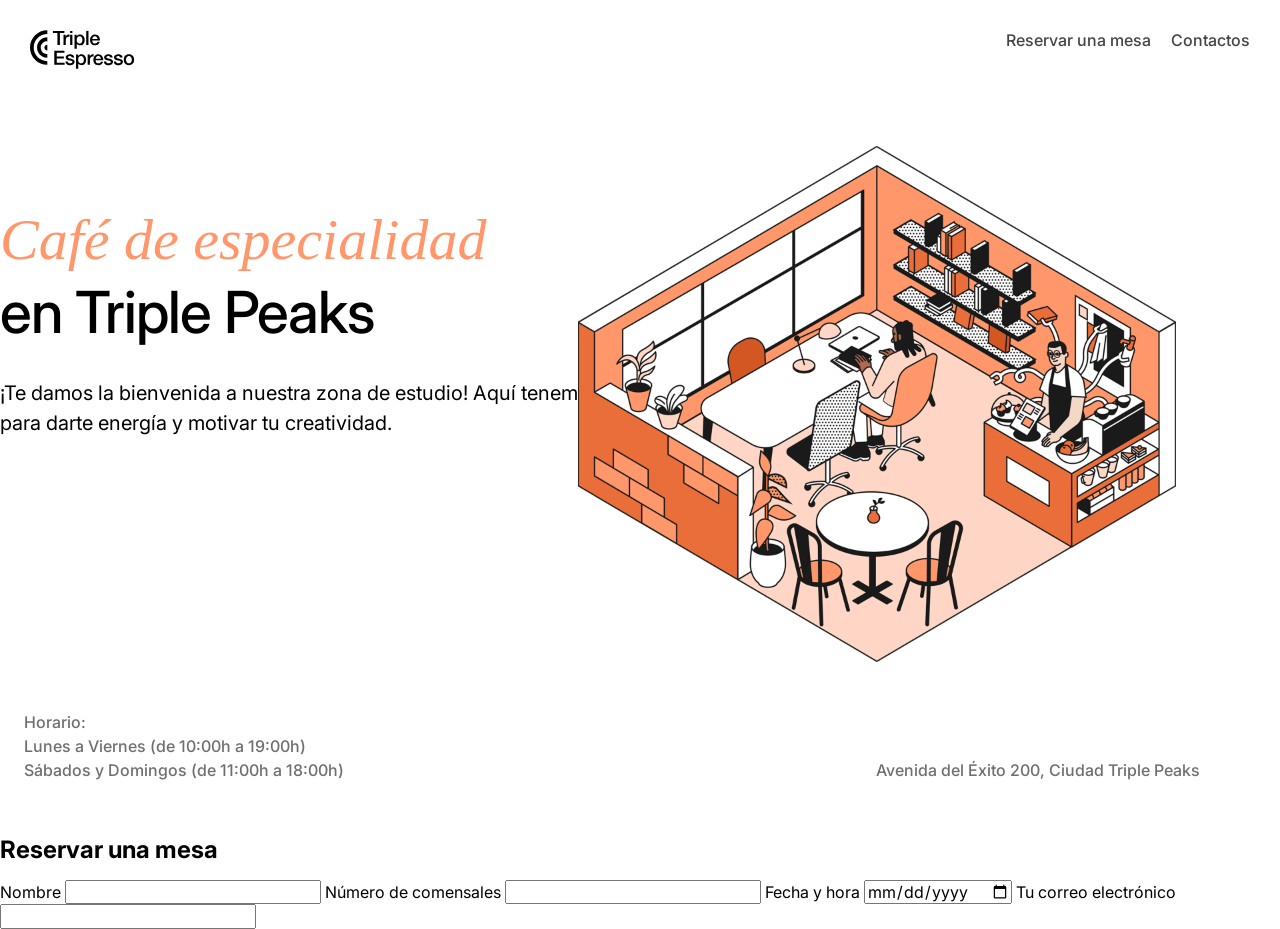
==== index.html @ 5ee9cc4f "add images files" ====
<!doctype html>
<html lang="es">
  <head>
    <meta charset="UTF-8" />
    <meta name="viewport" content="width=device-width, initial-scale=1.0" />
    <title>Code & Coffee</title>
    <link rel="preconnect" href="https://fonts.googleapis.com" />
    <link rel="preconnect" href="https://fonts.gstatic.com" crossorigin />
    <link
      href="https://fonts.googleapis.com/css2?family=Inter:ital,opsz,wght@0,14..32,100..900;1,14..32,100..900&family=Noto+Serif:ital,wght@0,100..900;1,100..900&display=swap"
      rel="stylesheet"
    />
    <link rel="stylesheet" href="../styles/normalize.css" />
    <link rel="stylesheet" href="../styles/index.css" />
    <link rel="icon" href="favicon.ico" type="image/x-icon" />
  </head>
  <body>
    <header class="header">
      <img
        class="logo"
        src="../images/logo_coffeeshop_dark.svg"
        alt="Code & Coffee"
      />
      <nav class="nav">
        <ul class="nav-links">
          <li>
            <a href="#Reservar una mesa" class="nav-link">Reservar una mesa</a>
          </li>
          <li><a href="#Contactos" class="nav-link">Contactos</a></li>
        </ul>
      </nav>
      <h1 class="header-title">
        <span class="span-accent">Café de especialidad</span><br />
        <span class="title-main">en Triple Peaks</span>
      </h1>
      <p class="header-description">
        ¡Te damos la bienvenida a nuestra zona de estudio! Aquí tenemos café
        <br />
        para darte energía y motivar tu creatividad.
      </p>

      <img
        class="header-image"
        src="../images/inside_coffee_shop.png"
        alt="interior de cafeteria Triple peak"
      />
      <div class="header-info">
        <div class="header-hours">
          <p class="info-text">Horario:</p>
          <p class="info-text">Lunes a Viernes (de 10:00h a 19:00h)</p>
          <p class="info-text">Sábados y Domingos (de 11:00h a 18:00h)</p>
        </div>

        <p class="info-text header-address">
          Avenida del Éxito 200, Ciudad Triple Peaks
        </p>
      </div>
    </header>
    <main class="content"></main>
    <div class="content__reserva">
      <h2>Reservar una mesa</h2>
      <form>
        <label for="first-name">Nombre</label>
        <input type="text" id="first-name" />

        <label for="numero-participantes">Número de comensales</label>
        <input type="number" id="numero-participantes" />

        <label for="fecha y hora">Fecha y hora</label>
        <input type="date" id="fecha y hora" />

        <label for="email">Tu correo electrónico</label>
        <input type="email" id="email" />
      </form>
    </div>
    <footer class="footer"></footer>
  </body>
</html>
---- styles/index.css ----
body {
  min-width: 1100px;
  max-width: 1600px;
  margin: 0 auto;
  font-family: "Inter", "Arial", sans-serif;
  font-size: 16px;
  line-height: 20px;
}
.header {
  background-color: #ffffff;
  background-image: url "../images/background_header.svg";
  background-repeat: no-repeat;
  background-position: center;
  background-size: cover;
  position: relative;
  min-height: 820px;
}

.logo {
  position: absolute;
  display: flex;
  flex-direction: row;
  justify-content: flex-start;
  left: 30px;
  top: 30px;
  width: 105px;
  height: 39px;
}

.nav {
  position: absolute;
  top: 30px;
  right: 30px;
  display: flex;
  gap: 20px;
  margin: 0px;
  padding: 0px;
}

.nav-links {
  display: flex;
  list-style: none;
  justify-content: space-between;
  gap: 20px;
  margin: 0px;
  padding: 0px;
  font-family: "Inter", Arial, sans-serif;
  font-style: normal;
  font-weight: 500;
  font-size: 16px;
  line-height: 20px;
  text-decoration: none;
  color: #444444;
}

.nav-link {
  text-decoration: none;
  color: #444444;
}

.nav-link:hover {
  color: #ff976b;
}

.header-title {
  max-width: 709px;
  position: absolute;
  top: 183px;
  left: 80px;
  margin-left: -80px;
  max-height: 800px;
}

.span-accent {
  color: #ff976b;
  font-family: "Times New Roman", serif;
  font-style: italic;
  font-weight: normal;
  font-size: 58px;
  line-height: 72px;
  margin-top: 183px;
}

.title-main {
  color: #000000;
  font-family: "Inter" sans-serif;
  font-style: normal;
  font-weight: 500;
  font-size: 58px;
  line-height: 72px;
  letter-spacing: -1px;
}

.header-description {
  font-family: "Inter", "Arial", sans-serif;
  font-style: normal;
  font-weight: normal;
  font-size: 20px;
  line-height: 30px;
  max-width: 683px;
  margin-top: 28px;
  position: absolute;
  top: 350px;
  left: 80px;
  margin-left: -80px;
  max-height: -500px;
}

.header-image {
  position: absolute;
  right: 80px;
  width: 646px;
  height: 568px;
  top: 120px;
  display: flex;
}

.header-info {
  position: absolute;
  bottom: 40px;
  left: 80px;
  right: 80px;
  display: flex;
  justify-content: space-between;
  align-items: flex-end;
  font-family: "Inter";
  font-style: normal;
  font-weight: 500;
  font-size: 16px;
  line-height: 20px;
  color: #6f6f6f;
}

.header-hours {
  display: flex;
  flex-direction: column;
  max-width: 500px;
  gap: 4px;
  margin-left: -5%;
}

.info-text {
  font-family: "Inter", "Arial", sans-serif;
  font-style: normal;
  font-weight: 500;
  font-size: 16px;
  line-height: 20px;
  color: #6f6f6f;
  margin: 0px;
}

.header-address {
  text-align: right;
  bottom: 40px;
}
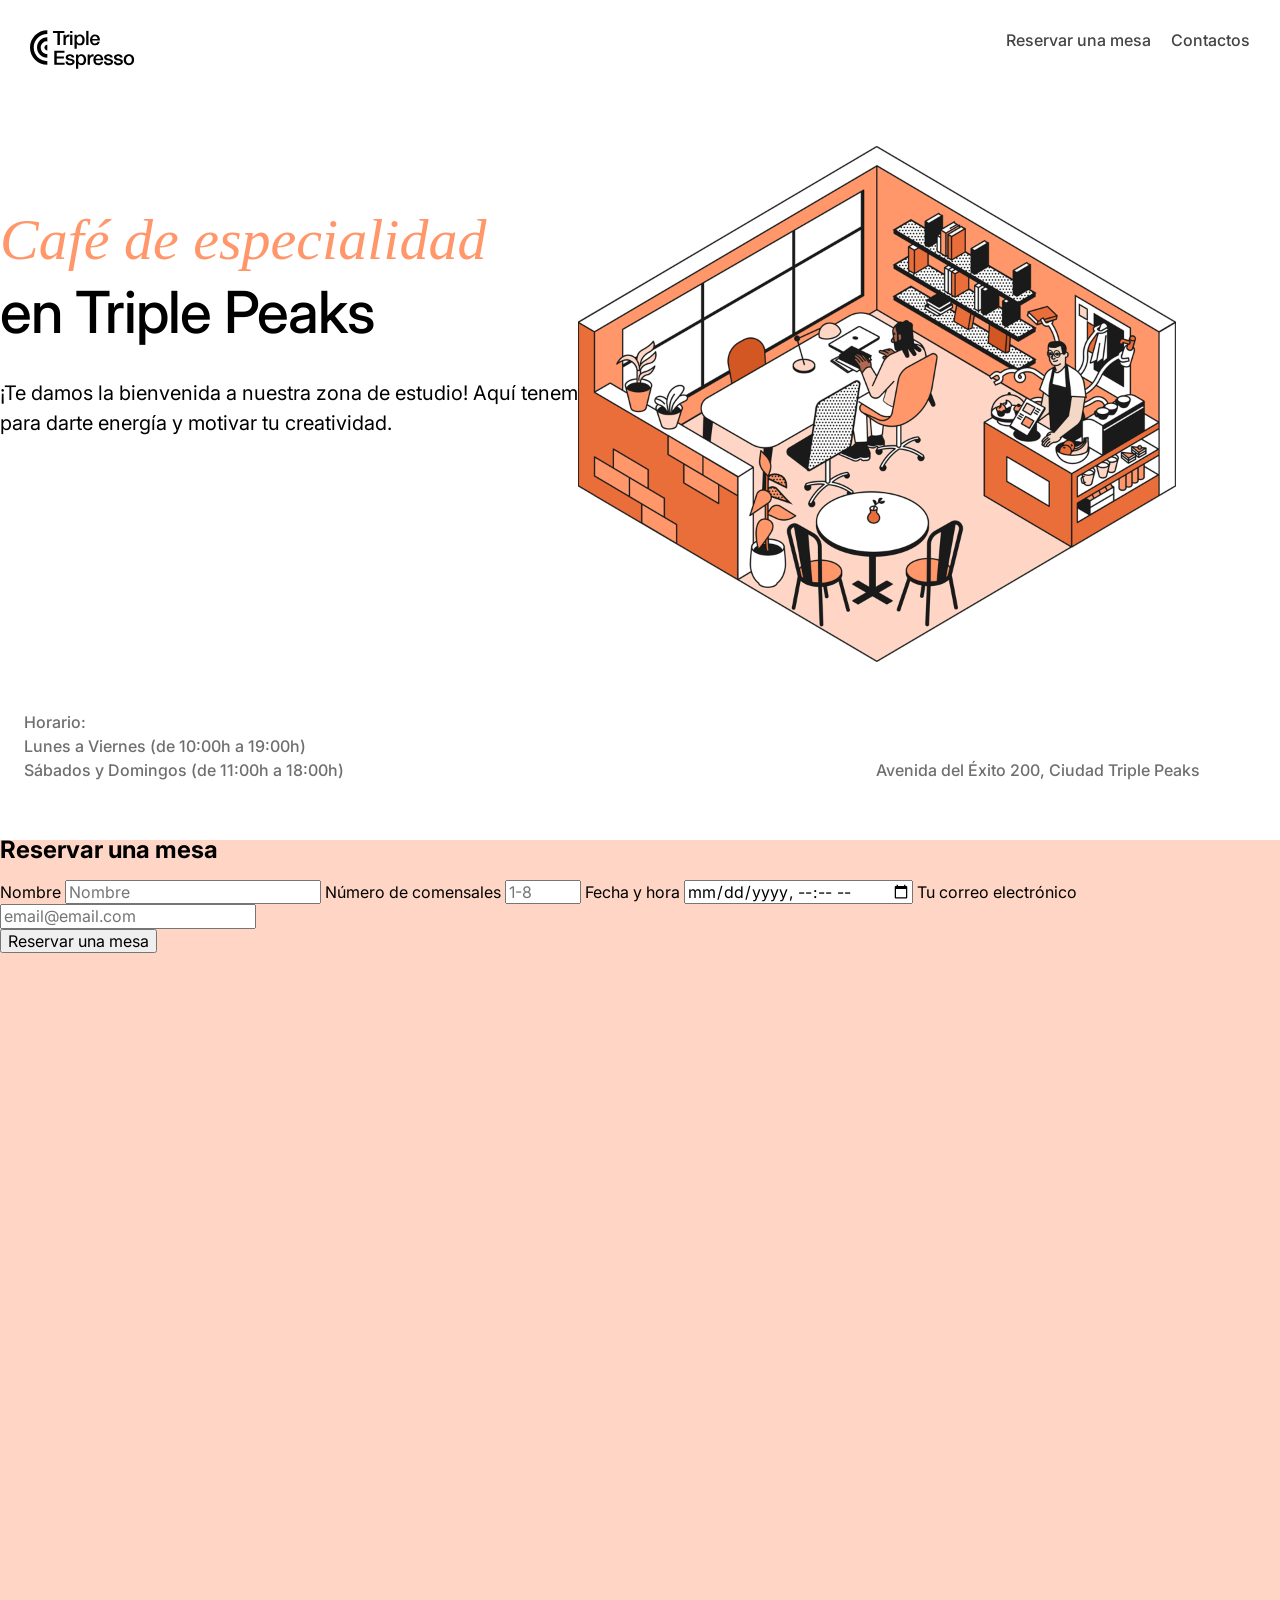
==== commit c3ddb596: "added reserve button" ====
--- a/index.html
+++ b/index.html
@@ -59,19 +59,26 @@
     <main class="content"></main>
     <div class="content__reserva">
       <h2>Reservar una mesa</h2>
-      <form>
+      <form class="form__campos">
         <label for="first-name">Nombre</label>
-        <input type="text" id="first-name" />
+        <input type="text" id="first-name" placeholder="Nombre" />
 
         <label for="numero-participantes">Número de comensales</label>
-        <input type="number" id="numero-participantes" />
+        <input
+          type="number"
+          id="numero-participantes"
+          placeholder="1-8"
+          min="1"
+          max="8"
+        />
 
         <label for="fecha y hora">Fecha y hora</label>
-        <input type="date" id="fecha y hora" />
+        <input type="datetime-local" id="fecha y hora" />
 
         <label for="email">Tu correo electrónico</label>
-        <input type="email" id="email" />
+        <input type="email" id="email" placeholder="email@email.com" />
       </form>
+      <button class="button__reservar" type="submit">Reservar una mesa</button>
     </div>
     <footer class="footer"></footer>
   </body>
--- a/styles/index.css
+++ b/styles/index.css
@@ -153,3 +153,12 @@
   text-align: right;
   bottom: 40px;
 }
+
+.content__reserva {
+  background-color: #ffd6c5;
+  background-image: url "../images/background-reservation.svg";
+  background-repeat: no-repeat;
+  background-position: center;
+  background-size: cover;
+  min-height: 820px;
+}
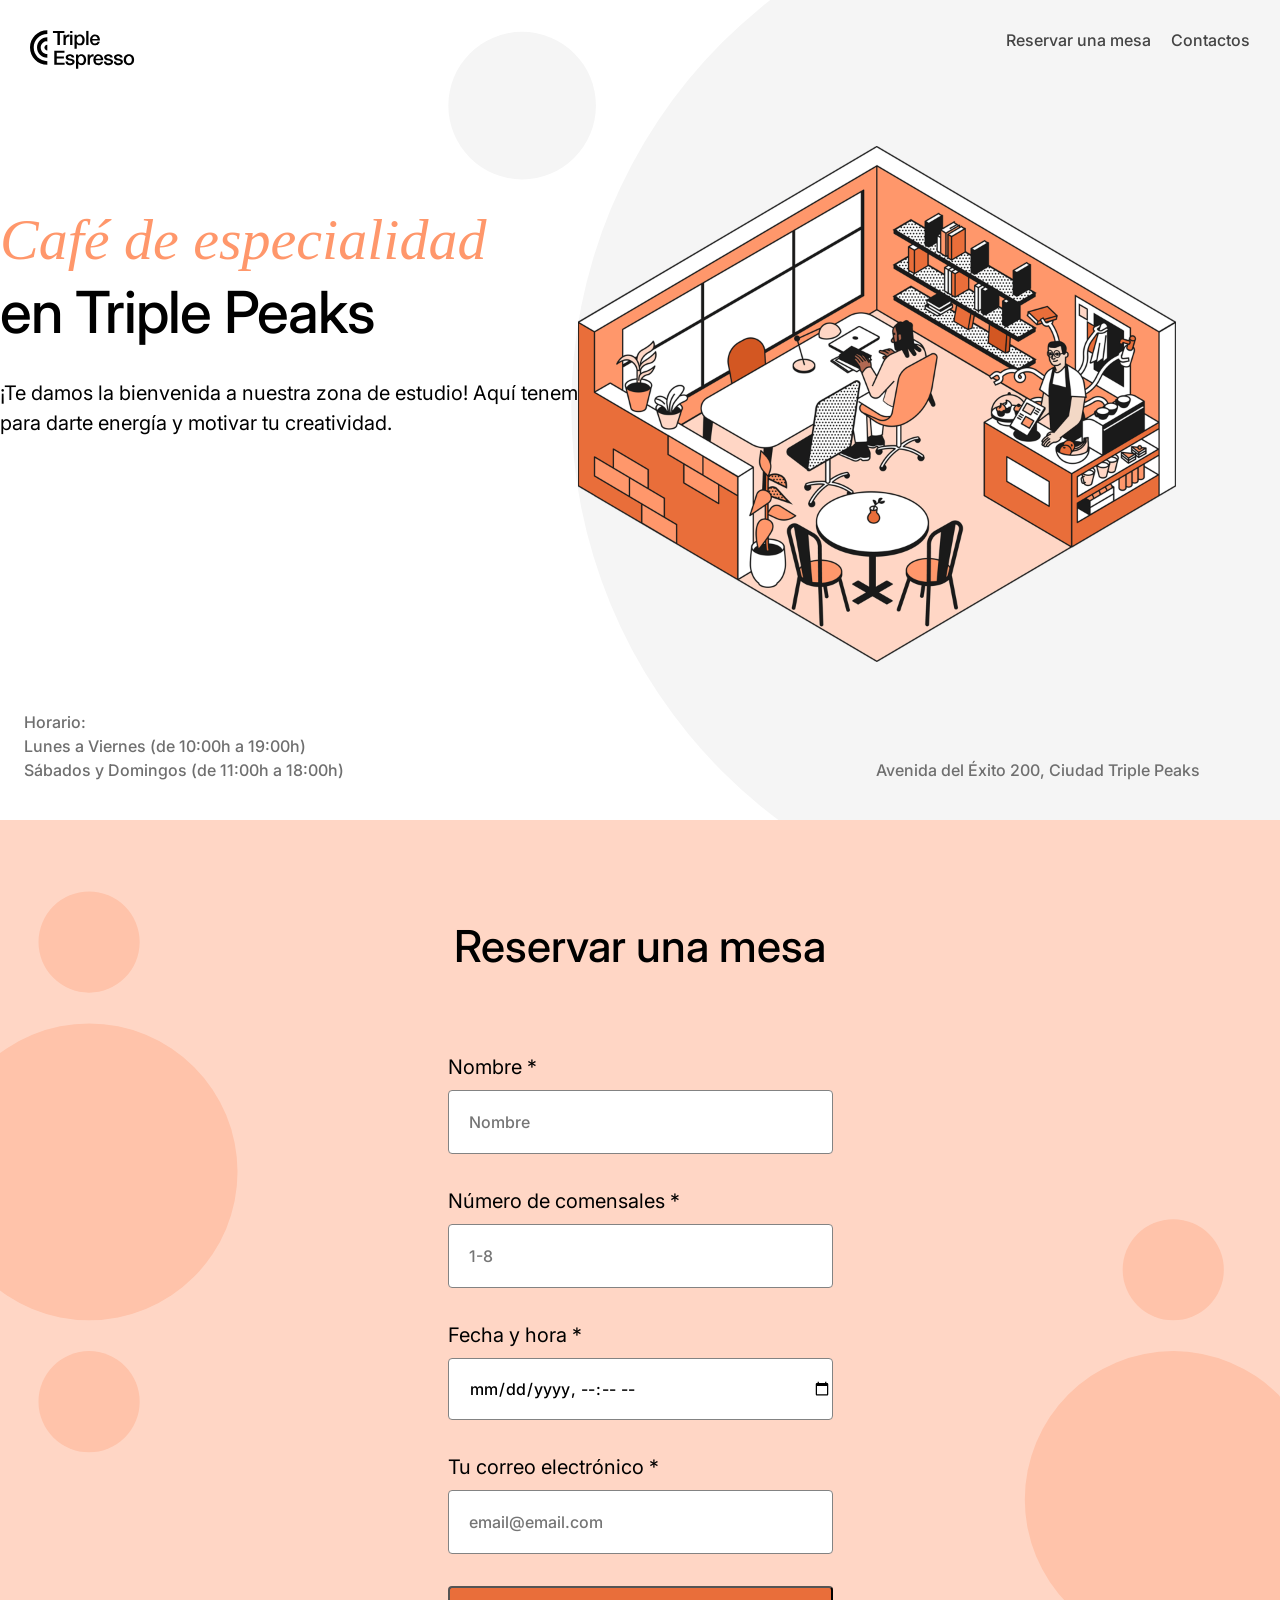
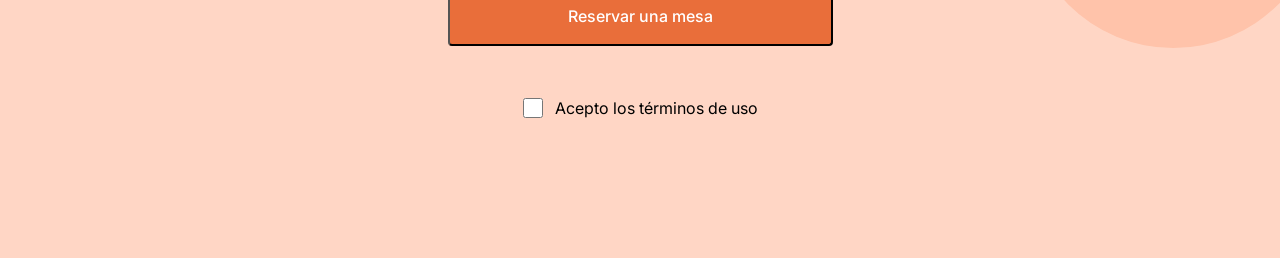
==== commit 1fc1d0e5: "css completed" ====
--- a/index.html
+++ b/index.html
@@ -57,28 +57,44 @@
       </div>
     </header>
     <main class="content"></main>
-    <div class="content__reserva">
+    <div class="content__reservation">
       <h2>Reservar una mesa</h2>
       <form class="form__campos">
-        <label for="first-name">Nombre</label>
-        <input type="text" id="first-name" placeholder="Nombre" />
+        <div class="form__group">
+          <label class="etiquetas" for="first-name">Nombre *</label>
+          <input type="text" id="first-name" placeholder="Nombre" />
+        </div>
 
-        <label for="numero-participantes">Número de comensales</label>
-        <input
-          type="number"
-          id="numero-participantes"
-          placeholder="1-8"
-          min="1"
-          max="8"
-        />
+        <div class="form__group">
+          <label class="etiquetas" for="numero-participantes">
+            Número de comensales *
+          </label>
+          <input
+            type="number"
+            id="numero-participantes"
+            placeholder="1-8"
+            min="1"
+            max="8"
+          />
+        </div>
 
-        <label for="fecha y hora">Fecha y hora</label>
-        <input type="datetime-local" id="fecha y hora" />
+        <div class="form__group">
+          <label class="etiquetas" for="fecha-hora">Fecha y hora *</label>
+          <input type="datetime-local" id="fecha-hora" />
+        </div>
 
-        <label for="email">Tu correo electrónico</label>
-        <input type="email" id="email" placeholder="email@email.com" />
+        <div class="form__group">
+          <label class="etiquetas" for="email">Tu correo electrónico *</label>
+          <input type="email" id="email" placeholder="email@email.com" />
+        </div>
+
+        <button type="submit">Reservar una mesa</button>
+
+        <label class="form__label form__label_type_checkbox">
+          <input type="checkbox" class="form__checkbox" />
+          Acepto los términos de uso
+        </label>
       </form>
-      <button class="button__reservar" type="submit">Reservar una mesa</button>
     </div>
     <footer class="footer"></footer>
   </body>
--- a/styles/index.css
+++ b/styles/index.css
@@ -8,7 +8,7 @@
 }
 .header {
   background-color: #ffffff;
-  background-image: url "../images/background_header.svg";
+  background-image: url("../images/background_header.svg");
   background-repeat: no-repeat;
   background-position: center;
   background-size: cover;
@@ -154,11 +154,89 @@
   bottom: 40px;
 }
 
-.content__reserva {
+h2 {
+  font-family: "Inter", "Arial", sans-serif;
+  font-style: normal;
+  font-weight: 500;
+  font-size: 44px;
+  line-height: 52px;
+  margin: 0 0 32px 0;
+  margin-bottom: 80px;
+  text-align: center;
+}
+
+.content__reservation {
   background-color: #ffd6c5;
-  background-image: url "../images/background-reservation.svg";
+  background-image: url("../images/background_reservation.svg");
   background-repeat: no-repeat;
   background-position: center;
   background-size: cover;
-  min-height: 820px;
-}
+  padding: 100px 0;
+  padding-top: 100px;
+  padding-bottom: 120px;
+  display: flex;
+  flex-direction: column;
+  align-items: center;
+}
+
+.form__campos {
+  display: flex;
+  flex-direction: column;
+  gap: 32px;
+  width: 100%;
+  max-width: 385px;
+}
+
+.form__group {
+  display: flex;
+  flex-direction: column;
+  gap: 8px;
+}
+
+.etiquetas {
+  font-family: "Inter";
+  font-style: normal;
+  font-weight: normal;
+  font-size: 20px;
+  line-height: 30px;
+}
+
+.form__campos input {
+  font-family: "inter";
+  font-style: normal;
+  font-weight: 500;
+  line-height: 20px;
+  height: 60px;
+  border-radius: 4px;
+  border: 1px solid #838383;
+  padding-left: 20px;
+  font-size: 16px;
+}
+
+button {
+  font-family: "Inter";
+  font-style: normal;
+  font-weight: 500;
+  font-size: 16px;
+  line-height: 20px;
+  border-radius: 4px;
+  background-color: #e96e3a;
+  color: #ffffff;
+  height: 60px;
+  width: 100%;
+  cursor: pointer;
+}
+
+.form__label_type_checkbox {
+  display: flex;
+  justify-content: center;
+  align-items: center;
+  gap: 12px;
+}
+
+.form__checkbox {
+  width: 20px;
+  height: 20px;
+  border-radius: 0;
+  border: 1px solid #838383;
+}
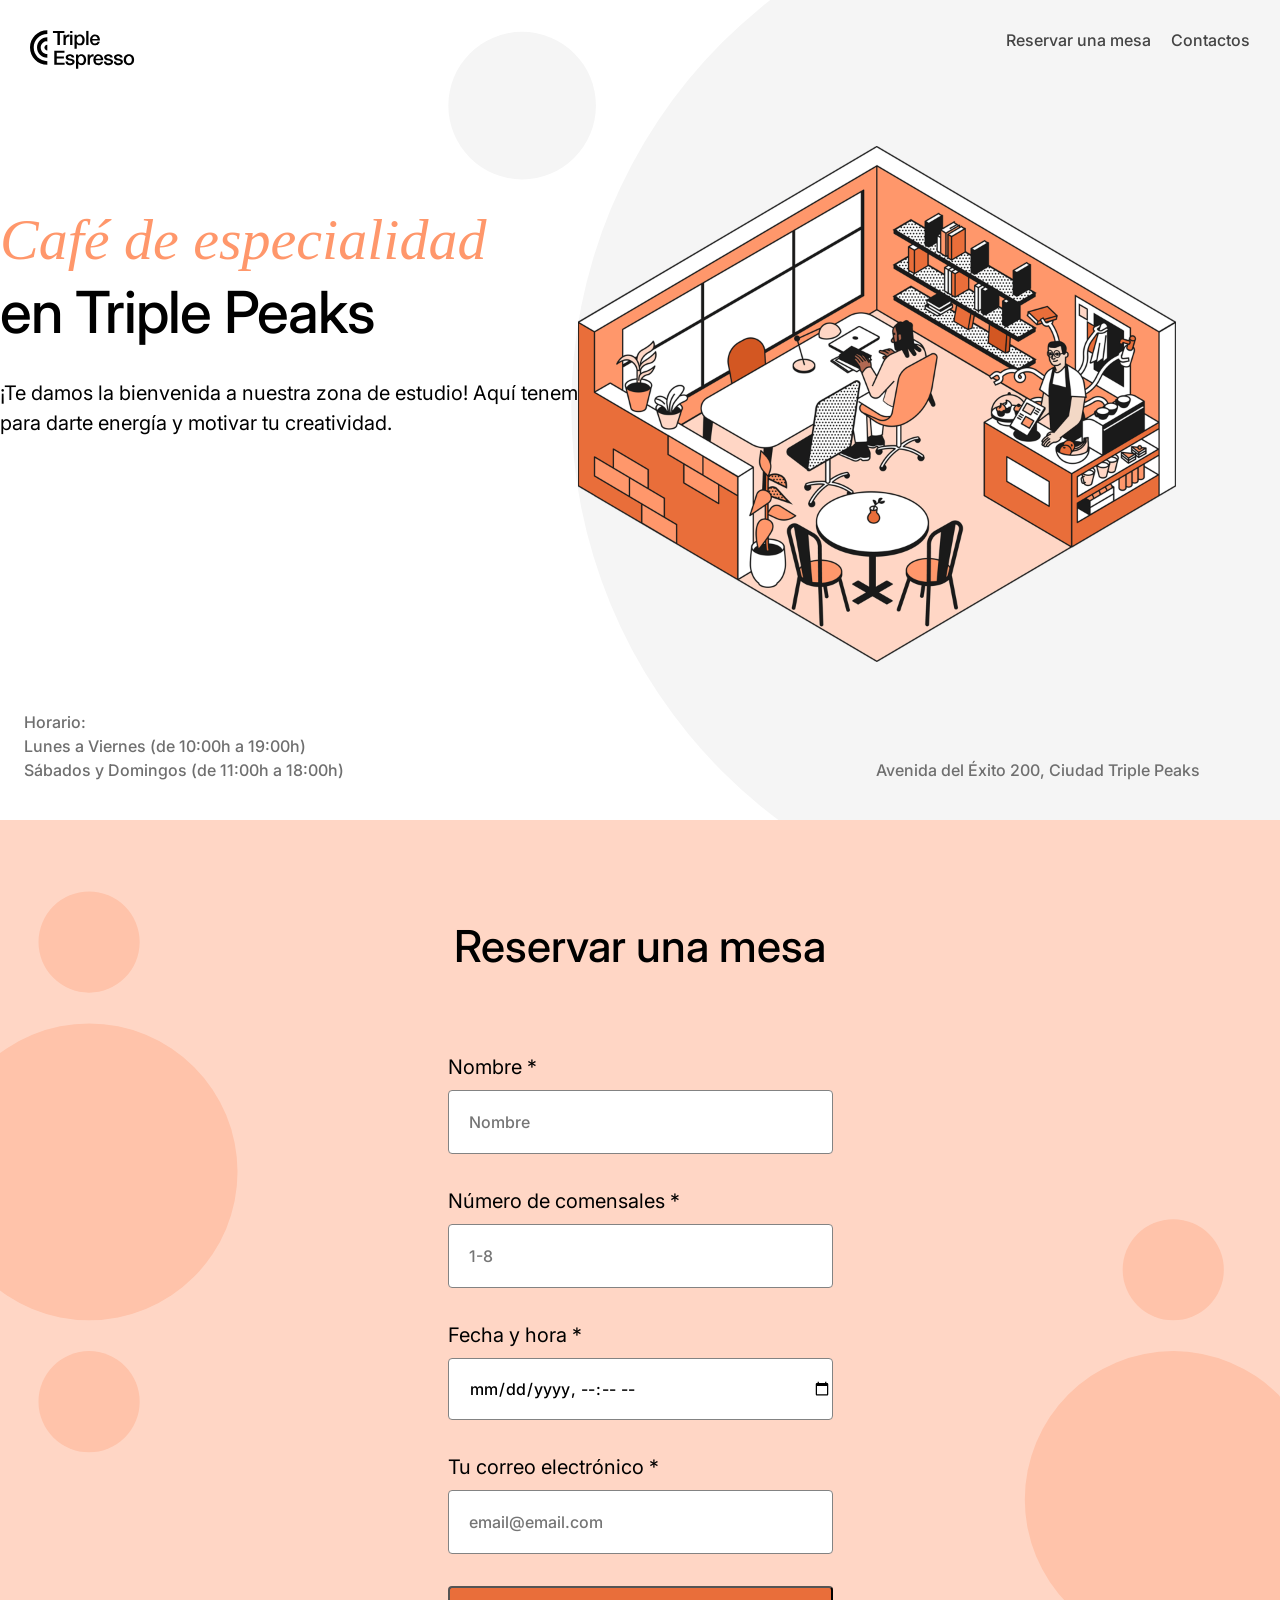
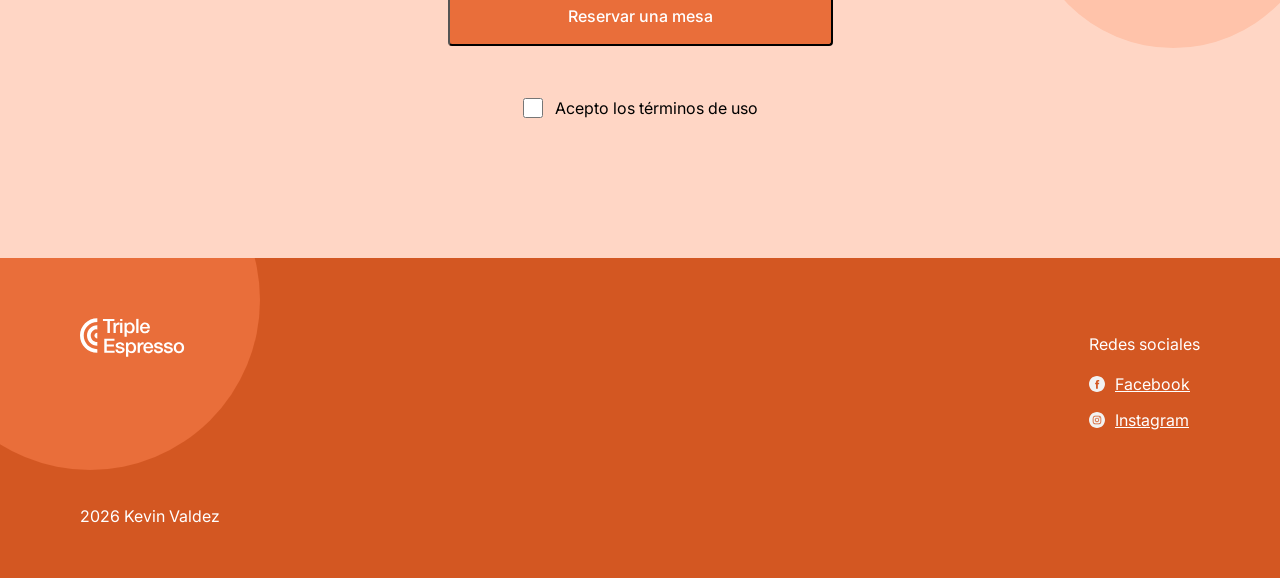
==== commit 43334627: "footer agregado" ====
--- a/index.html
+++ b/index.html
@@ -96,6 +96,35 @@
         </label>
       </form>
     </div>
-    <footer class="footer"></footer>
+    <footer class="footer">
+      <div class="footer__circle"></div>
+      <div class="footer__content">
+        <img
+          class="logo__footer"
+          src="./images/logo_coffeeshop_light.svg"
+          alt="logo triple ten"
+        />
+        <div class="footer__social">
+          <h3 class="footer__social-title">Redes sociales</h3>
+
+          <ul class="footer__list">
+            <li class="footer__list-item">
+              <a href="#" class="footer__link">
+                <img src="./images/facebook_white.svg" alt="Facebook" />
+                Facebook
+              </a>
+            </li>
+
+            <li class="footer__list-item">
+              <a href="#" class="footer__link">
+                <img src="./images/instagram_white.svg" alt="Instagram" />
+                Instagram
+              </a>
+            </li>
+          </ul>
+        </div>
+      </div>
+      <p class="footer__copyright">2026 Kevin Valdez</p>
+    </footer>
   </body>
 </html>
--- a/styles/index.css
+++ b/styles/index.css
@@ -240,3 +240,78 @@
   border-radius: 0;
   border: 1px solid #838383;
 }
+
+.footer {
+  position: relative;
+  display: flex;
+  flex-direction: column;
+  height: 200px;
+  background-color: #d35722;
+  padding: 60px 80px 60px;
+  overflow: hidden;
+}
+
+.footer__circle {
+  position: absolute;
+  width: 340px;
+  height: 340px;
+  background-color: #e96e3a;
+  border-radius: 50%;
+  top: -128px;
+  left: -80px;
+  z-index: 0;
+}
+
+.footer__content {
+  display: flex;
+  justify-content: space-between;
+  align-items: flex-start;
+  position: relative;
+  z-index: 1;
+}
+
+.logo__footer {
+  width: 105px;
+  height: 39px;
+}
+
+.footer__social-title {
+  font-family: "inter", sans-serif;
+  font-style: normal;
+  font-weight: normal;
+  font-size: 16px;
+  line-height: 20px;
+  margin-bottom: 20px;
+  color: #ffffff;
+}
+
+.footer__list {
+  list-style: none;
+  padding: 0;
+  margin: 0;
+}
+
+.footer__list-item {
+  margin-bottom: 16px;
+}
+
+.footer__link {
+  display: flex;
+  align-items: center;
+  gap: 10px;
+  color: #ffffff;
+  font-family: "inter", sans-serif;
+  font-size: 16px;
+}
+
+.footer__copyright {
+  position: relative;
+  z-index: 1;
+  margin-top: 60px;
+  font-family: "Inter", sans-serif;
+  font-style: normal;
+  font-weight: normal;
+  font-size: 16px;
+  line-height: 20px;
+  color: #ffffff;
+}
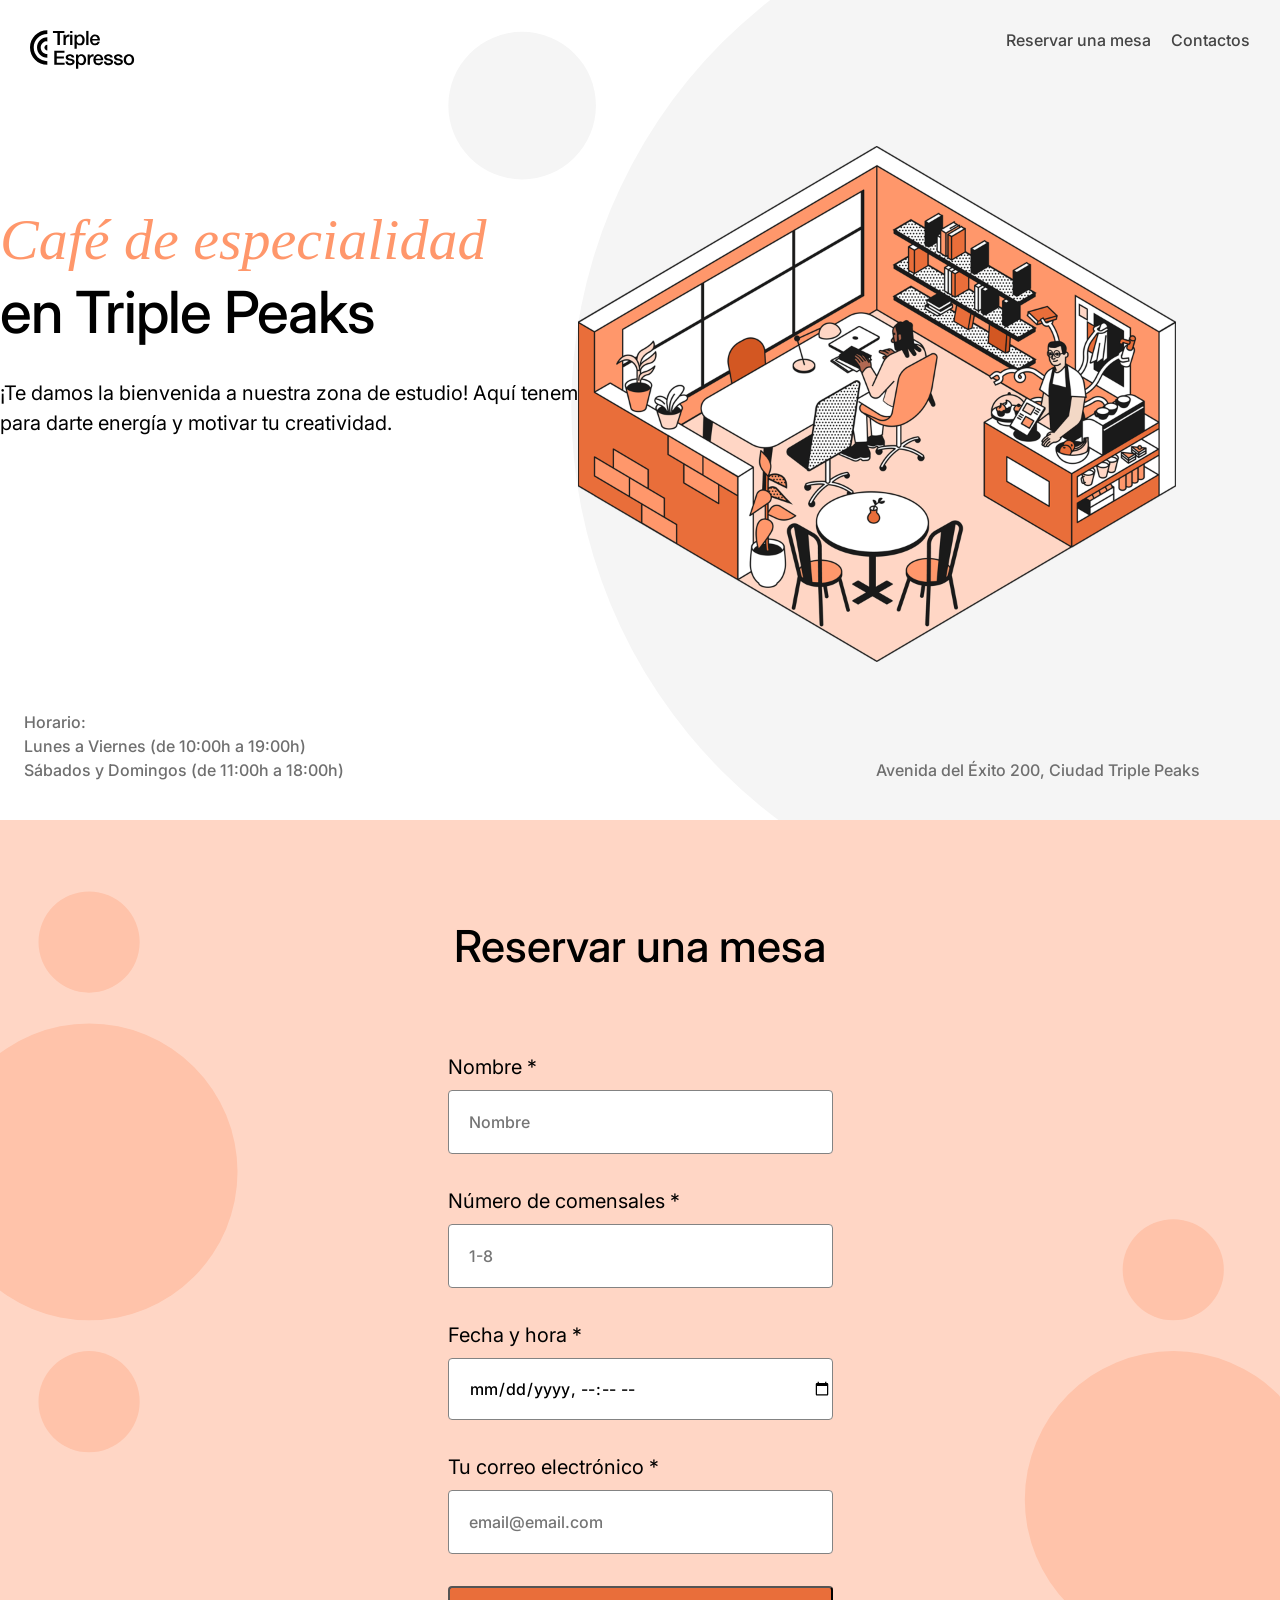
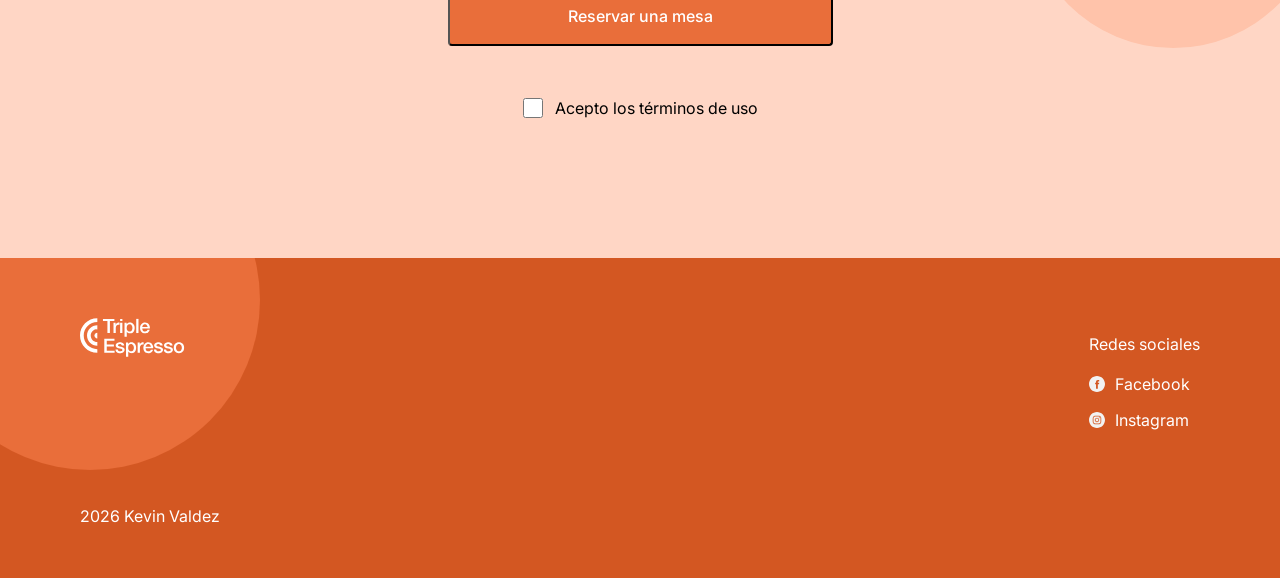
==== commit 89e5b850: "footer added and styled as per brief" ====
--- a/index.html
+++ b/index.html
@@ -88,7 +88,9 @@
           <input type="email" id="email" placeholder="email@email.com" />
         </div>
 
-        <button type="submit">Reservar una mesa</button>
+        <button class="button__reservar" type="submit">
+          Reservar una mesa
+        </button>
 
         <label class="form__label form__label_type_checkbox">
           <input type="checkbox" class="form__checkbox" />
--- a/styles/index.css
+++ b/styles/index.css
@@ -227,6 +227,10 @@
   cursor: pointer;
 }
 
+.button__reservar:hover {
+  opacity: 0.7;
+}
+
 .form__label_type_checkbox {
   display: flex;
   justify-content: center;
@@ -302,6 +306,11 @@
   color: #ffffff;
   font-family: "inter", sans-serif;
   font-size: 16px;
+  text-decoration: none;
+}
+
+.footer__link:hover {
+  color: #ffd6c5;
 }
 
 .footer__copyright {
